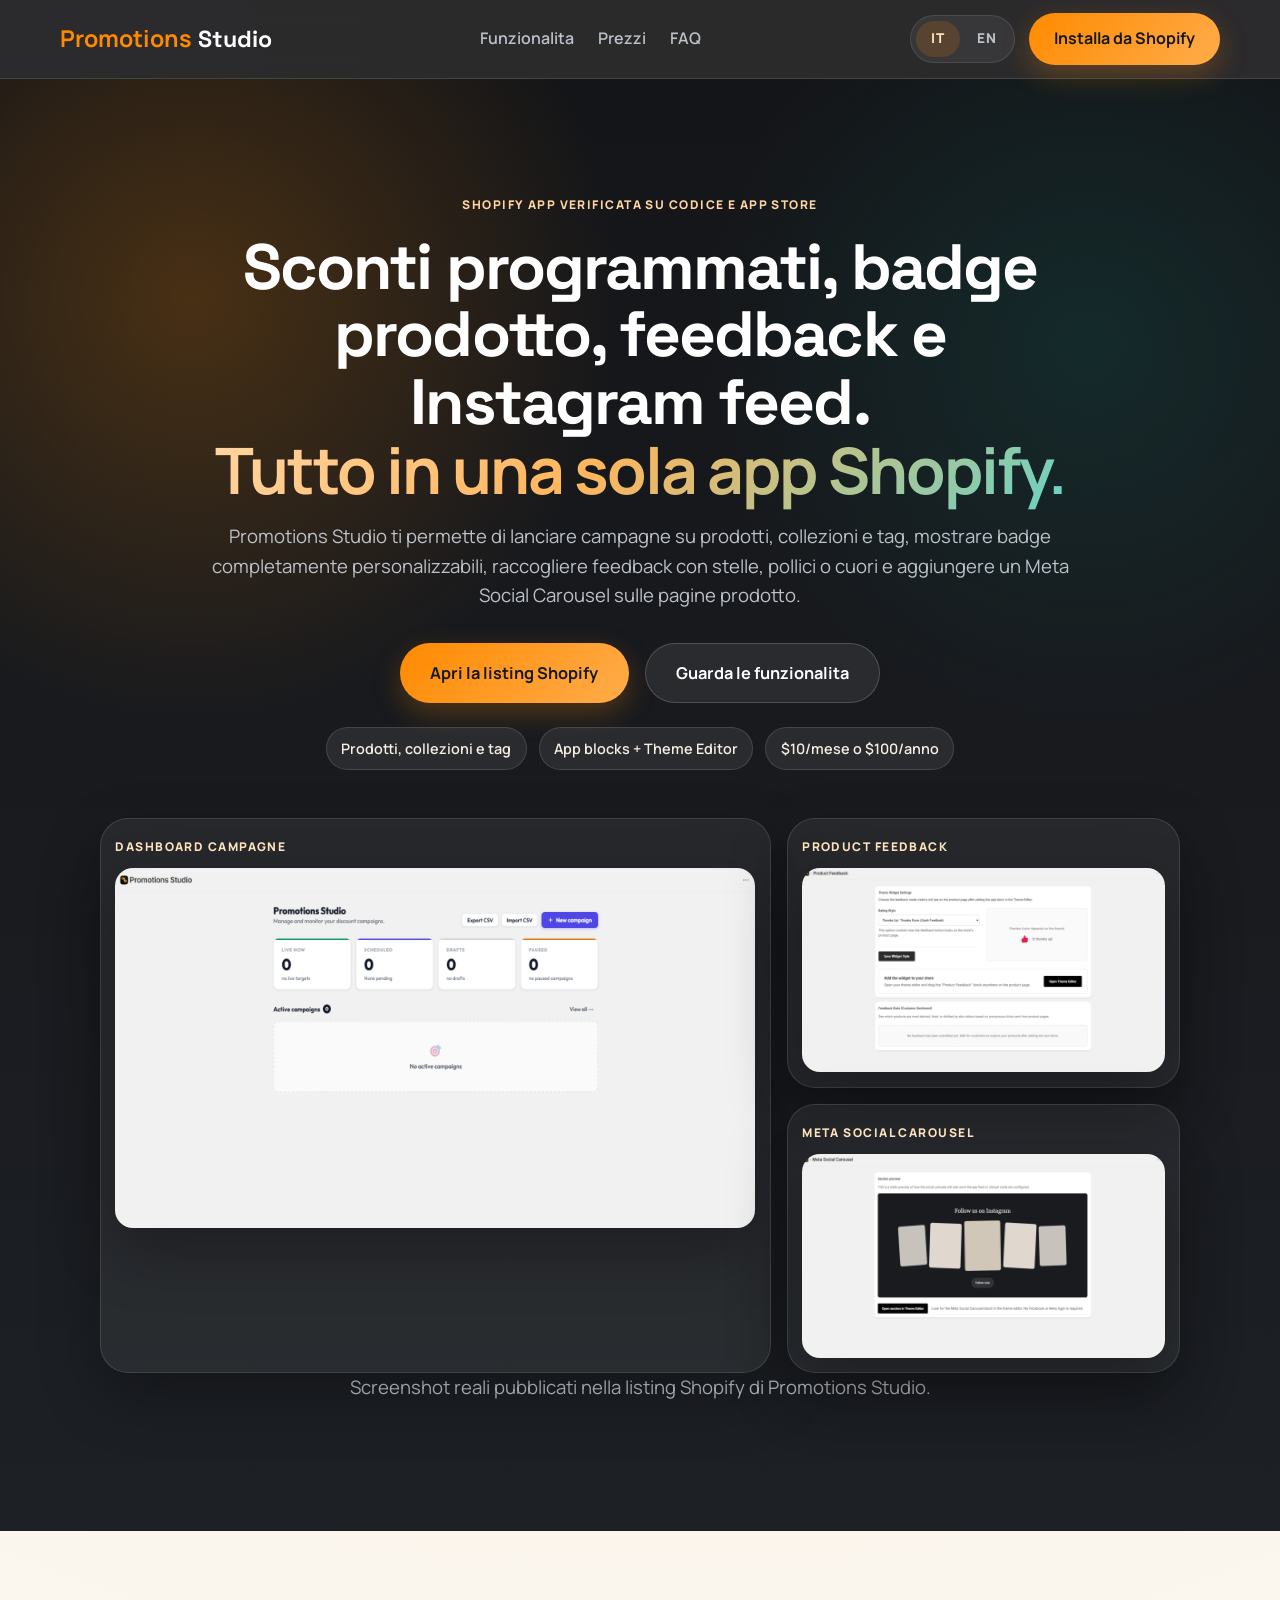
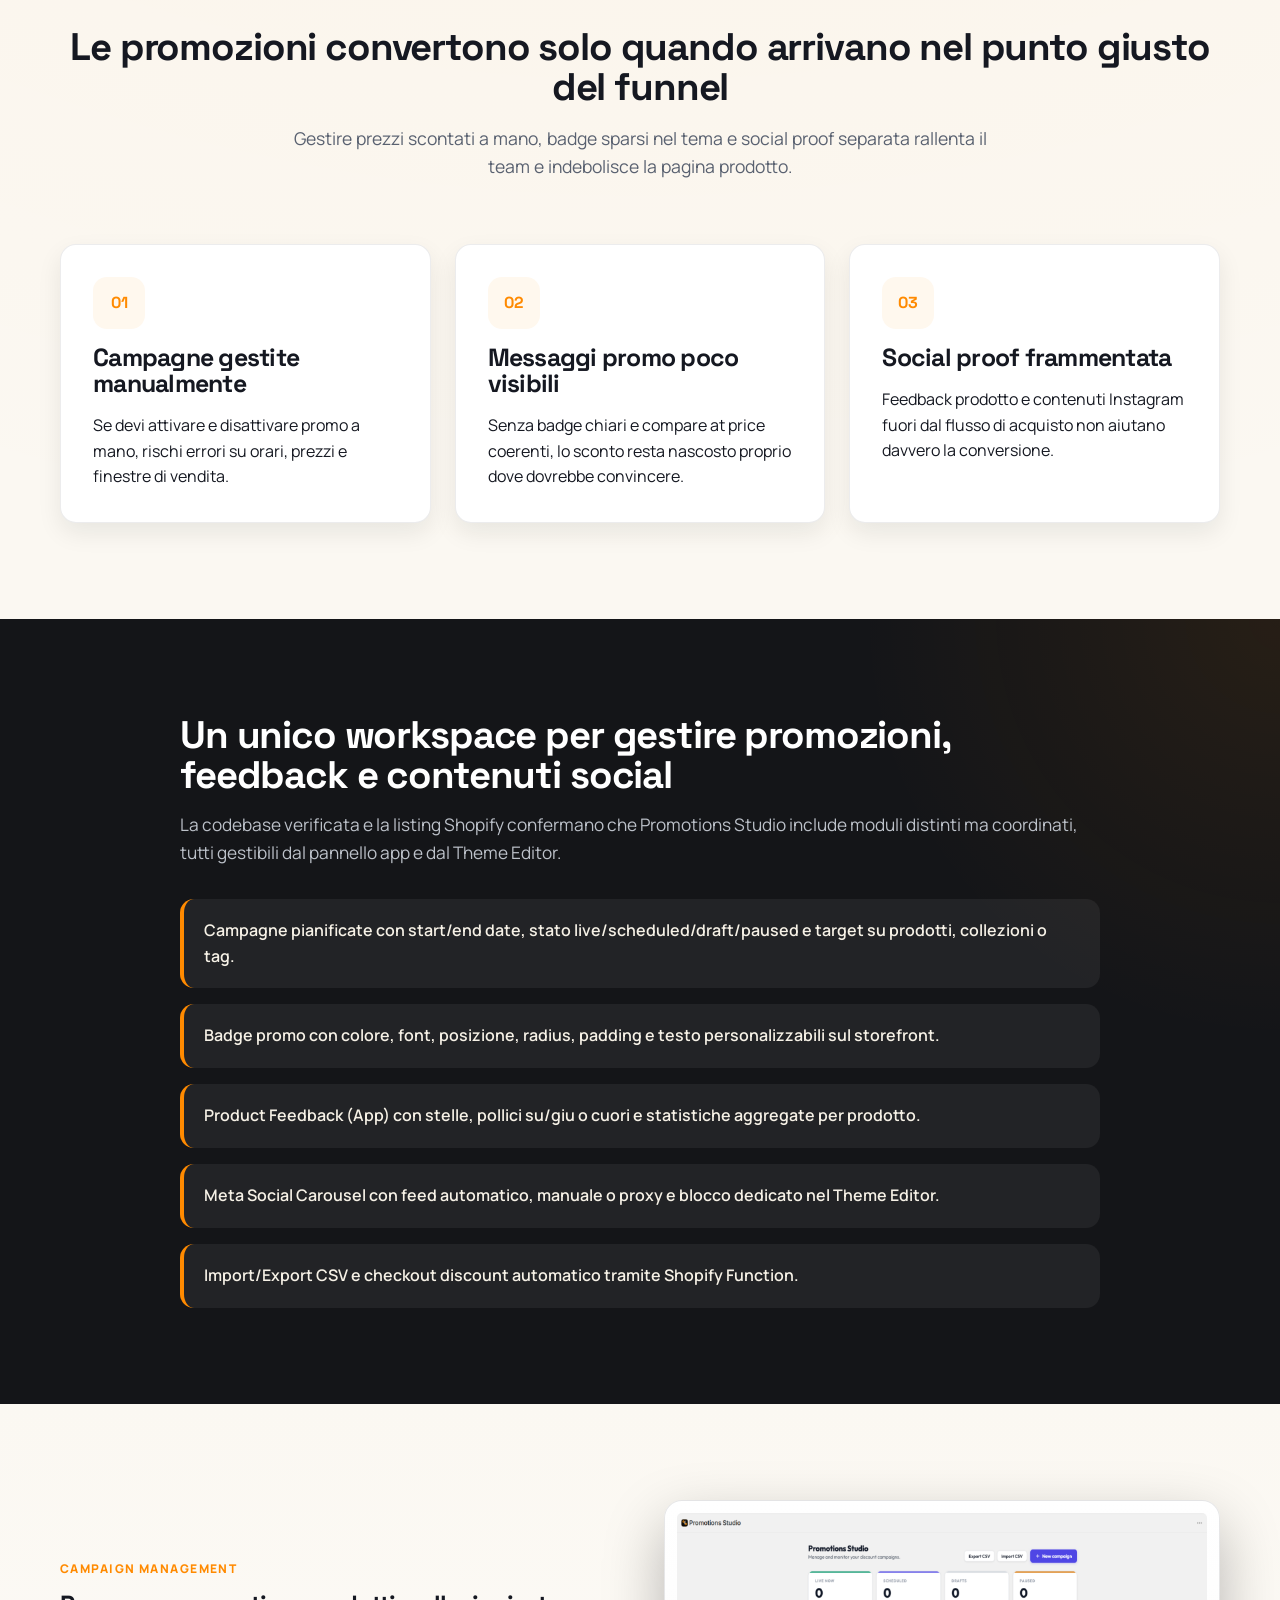
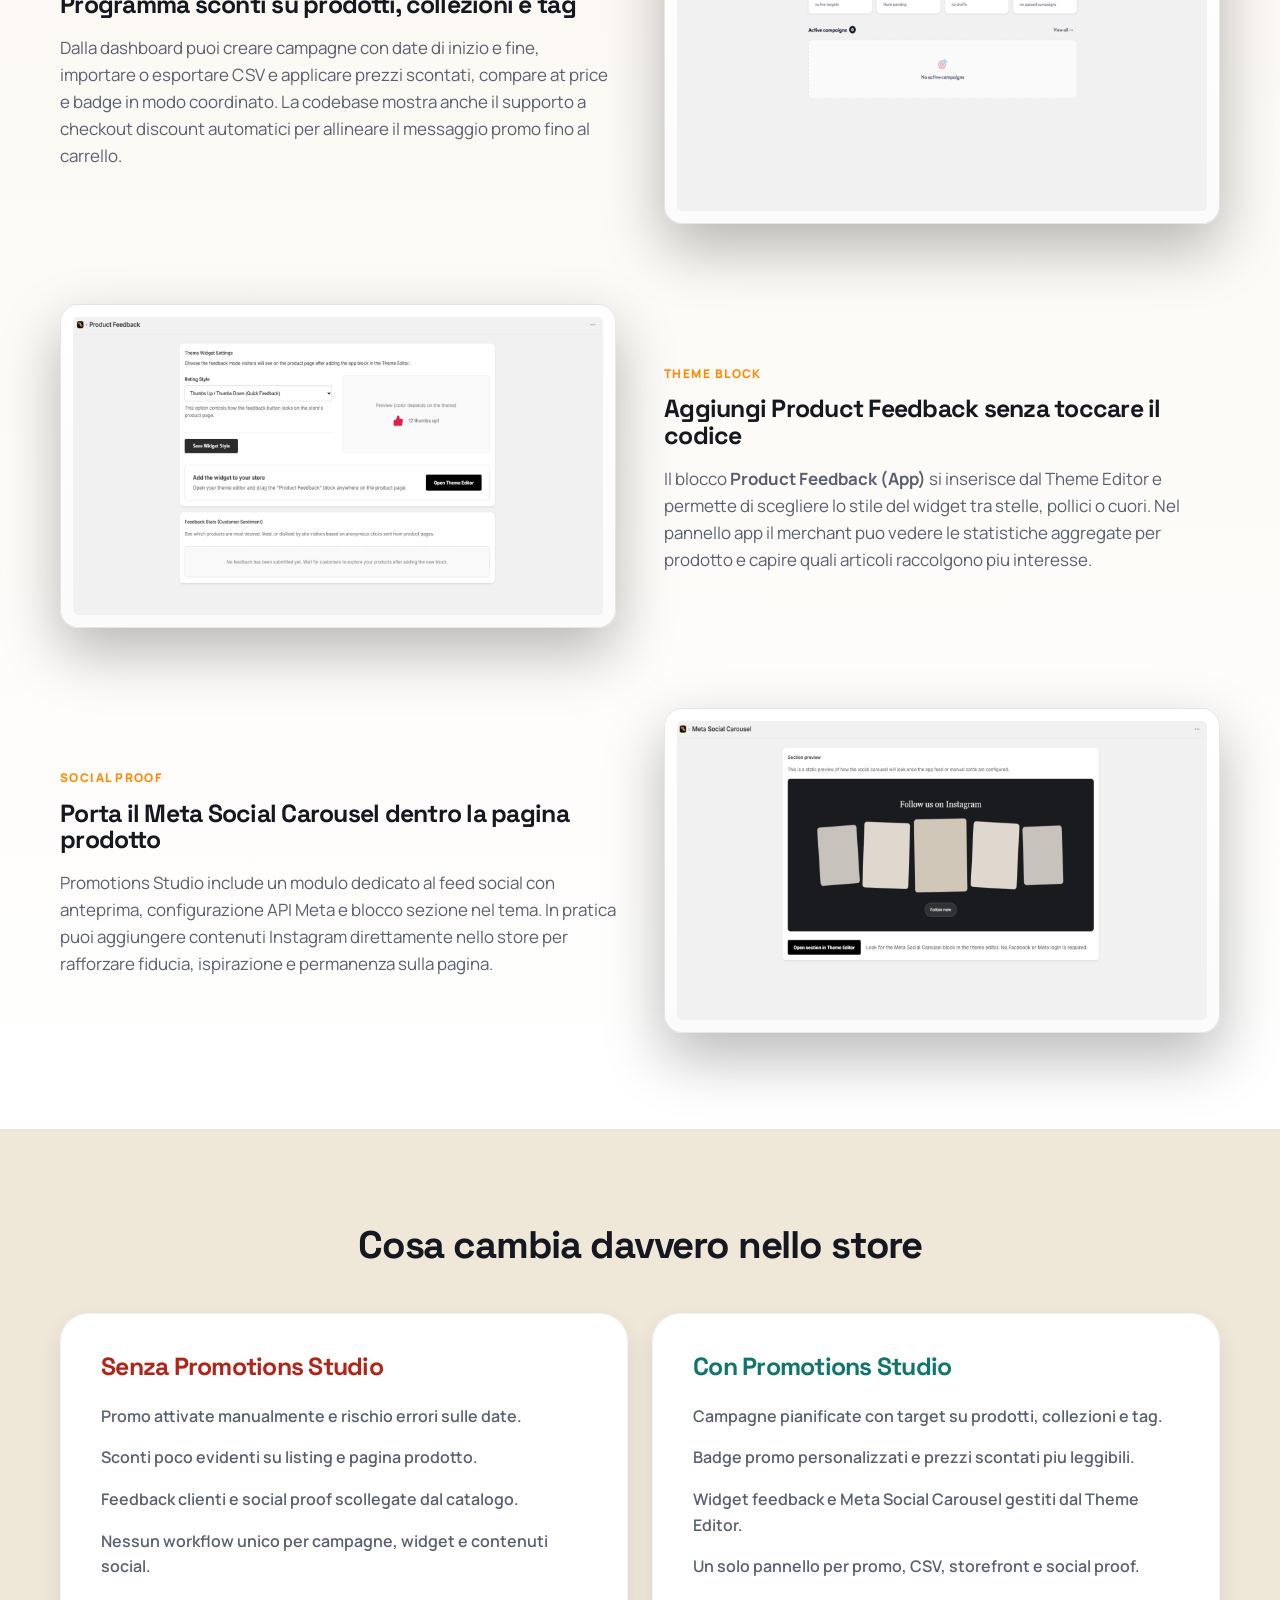
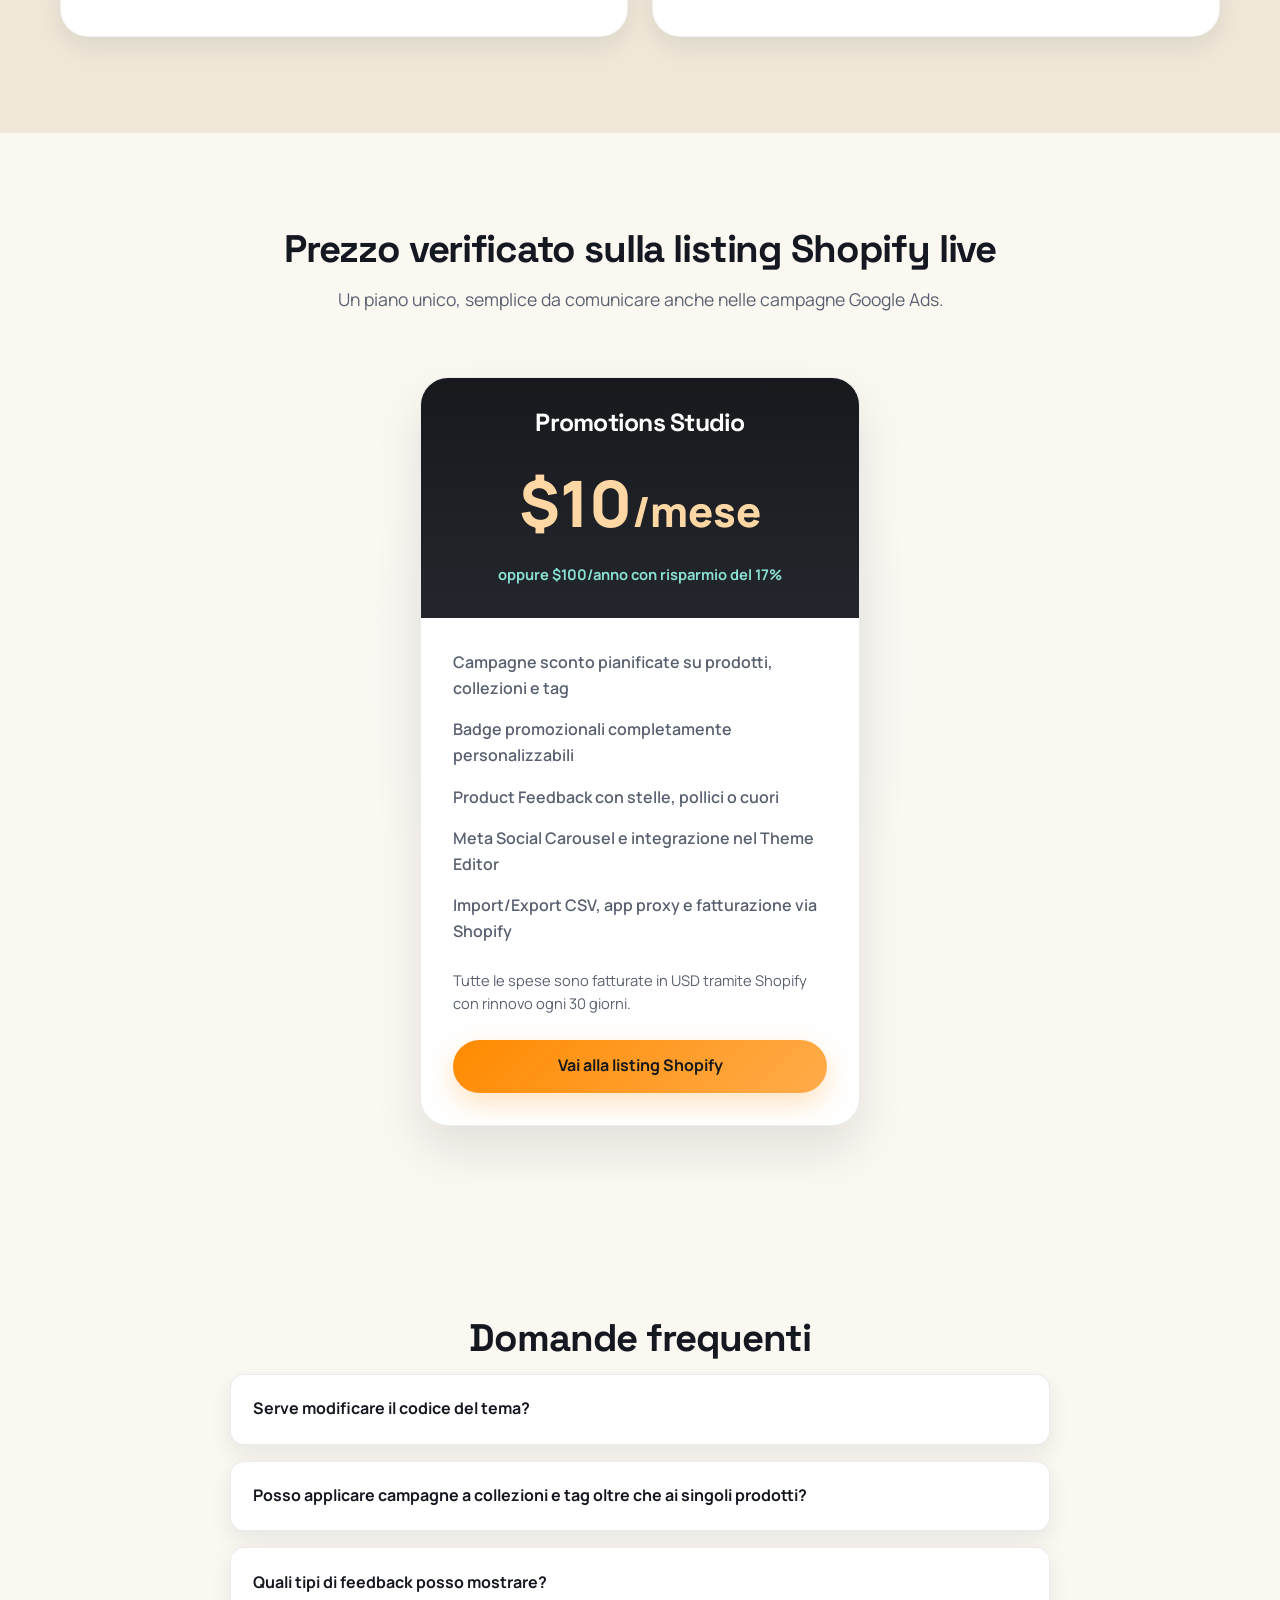
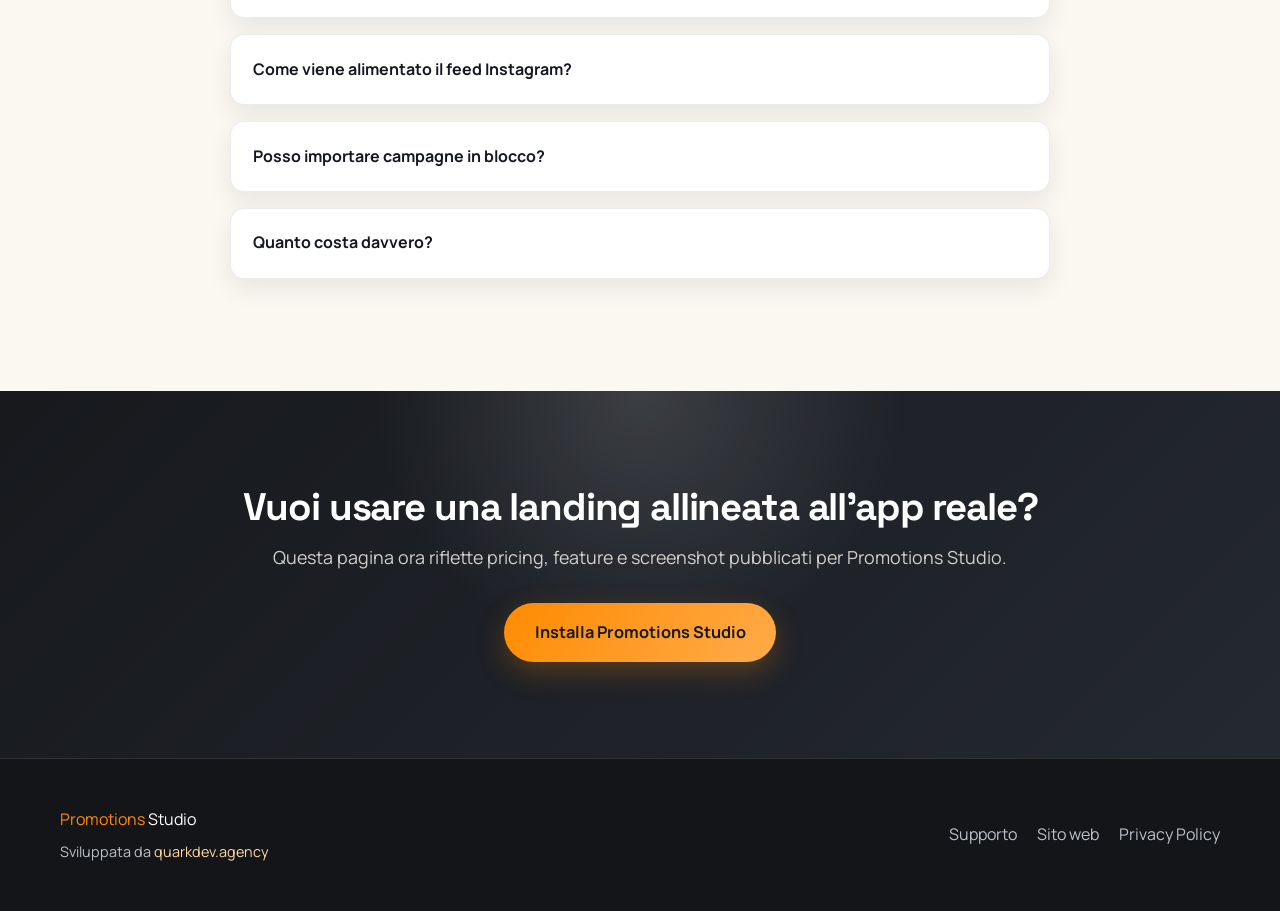
==== index.html @ 80489b56 "Publish Promotions Studio landing" ====
<!DOCTYPE html>
<html lang="it">
<head>
    <meta charset="UTF-8">
    <meta name="viewport" content="width=device-width, initial-scale=1.0">
    <title>Promotions Studio | Sconti programmati, badge, feedback e Instagram feed per Shopify</title>
    <meta name="description" content="Promotions Studio aiuta i merchant Shopify a programmare sconti, personalizzare badge prodotto, raccogliere feedback e mostrare un Meta Social Carousel in un'unica app.">
    <link rel="preconnect" href="https://fonts.googleapis.com">
    <link rel="preconnect" href="https://fonts.gstatic.com" crossorigin>
    <link href="https://fonts.googleapis.com/css2?family=Manrope:wght@400;500;600;700;800&family=Space+Grotesk:wght@500;700&display=swap" rel="stylesheet">
    <link rel="stylesheet" href="style.css">
</head>
<body>
    <nav class="navbar">
        <div class="container nav-container">
            <div class="logo">
                <span class="logo-accent">Promotions</span> Studio
            </div>
            <div class="nav-links">
                <a href="#features">Funzionalita</a>
                <a href="#pricing">Prezzi</a>
                <a href="#faq">FAQ</a>
            </div>
            <div class="nav-actions">
                <div class="language-switch" aria-label="Seleziona lingua">
                    <a href="index.html" class="lang-link is-active" lang="it">IT</a>
                    <a href="index-en.html" class="lang-link" lang="en">EN</a>
                </div>
                <a href="https://apps.shopify.com/promotions-studio?locale=it&utm_source=quarkdev.agency&utm_medium=homepage&utm_campaign=promotions_studio" class="btn btn-primary nav-btn" target="_blank" rel="noopener">Installa da Shopify</a>
            </div>
        </div>
    </nav>

    <header class="hero">
        <div class="container hero-container">
            <div class="hero-content">
                <span class="eyebrow">Shopify app verificata su codice e App Store</span>
                <h1>Sconti programmati, badge prodotto, feedback e Instagram feed. <br><span class="text-gradient">Tutto in una sola app Shopify.</span></h1>
                <p>Promotions Studio ti permette di lanciare campagne su prodotti, collezioni e tag, mostrare badge completamente personalizzabili, raccogliere feedback con stelle, pollici o cuori e aggiungere un Meta Social Carousel sulle pagine prodotto.</p>
                <div class="hero-actions">
                    <a href="https://apps.shopify.com/promotions-studio?locale=it&utm_source=quarkdev.agency&utm_medium=homepage&utm_campaign=promotions_studio" class="btn btn-primary btn-large" target="_blank" rel="noopener">Apri la listing Shopify</a>
                    <a href="#features" class="btn btn-secondary btn-large">Guarda le funzionalita</a>
                </div>
                <div class="trust-microcopy">
                    <span>Prodotti, collezioni e tag</span>
                    <span>App blocks + Theme Editor</span>
                    <span>$10/mese o $100/anno</span>
                </div>
            </div>
            <div class="hero-visual">
                <div class="hero-shot-grid">
                    <figure class="shot-card shot-main reveal">
                        <figcaption class="shot-label">Dashboard campagne</figcaption>
                        <img src="assets/real/campaign-dashboard.png" alt="Promotions Studio dashboard campagne" class="mockup-img" loading="lazy">
                    </figure>
                    <figure class="shot-card reveal">
                        <figcaption class="shot-label">Product Feedback</figcaption>
                        <img src="assets/real/feedback-widget.png" alt="Product Feedback widget in Promotions Studio" class="mockup-img" loading="lazy">
                    </figure>
                    <figure class="shot-card reveal">
                        <figcaption class="shot-label">Meta Social Carousel</figcaption>
                        <img src="assets/real/instagram-carousel.png" alt="Meta Social Carousel in Promotions Studio" class="mockup-img" loading="lazy">
                    </figure>
                </div>
                <p class="screenshot-note">Screenshot reali pubblicati nella listing Shopify di Promotions Studio.</p>
            </div>
        </div>
    </header>

    <section class="problem-section" id="problema">
        <div class="container">
            <div class="section-header text-center">
                <h2>Le promozioni convertono solo quando arrivano nel punto giusto del funnel</h2>
                <p>Gestire prezzi scontati a mano, badge sparsi nel tema e social proof separata rallenta il team e indebolisce la pagina prodotto.</p>
            </div>
            <div class="problem-grid">
                <div class="problem-card">
                    <div class="icon">01</div>
                    <h3>Campagne gestite manualmente</h3>
                    <p>Se devi attivare e disattivare promo a mano, rischi errori su orari, prezzi e finestre di vendita.</p>
                </div>
                <div class="problem-card">
                    <div class="icon">02</div>
                    <h3>Messaggi promo poco visibili</h3>
                    <p>Senza badge chiari e compare at price coerenti, lo sconto resta nascosto proprio dove dovrebbe convincere.</p>
                </div>
                <div class="problem-card">
                    <div class="icon">03</div>
                    <h3>Social proof frammentata</h3>
                    <p>Feedback prodotto e contenuti Instagram fuori dal flusso di acquisto non aiutano davvero la conversione.</p>
                </div>
            </div>
        </div>
    </section>

    <section class="solution-section">
        <div class="container solution-container">
            <div class="solution-content">
                <h2>Un unico workspace per gestire promozioni, feedback e contenuti social</h2>
                <p>La codebase verificata e la listing Shopify confermano che Promotions Studio include moduli distinti ma coordinati, tutti gestibili dal pannello app e dal Theme Editor.</p>
                <ul class="target-list">
                    <li>Campagne pianificate con start/end date, stato live/scheduled/draft/paused e target su prodotti, collezioni o tag.</li>
                    <li>Badge promo con colore, font, posizione, radius, padding e testo personalizzabili sul storefront.</li>
                    <li>Product Feedback (App) con stelle, pollici su/giu o cuori e statistiche aggregate per prodotto.</li>
                    <li>Meta Social Carousel con feed automatico, manuale o proxy e blocco dedicato nel Theme Editor.</li>
                    <li>Import/Export CSV e checkout discount automatico tramite Shopify Function.</li>
                </ul>
            </div>
        </div>
    </section>

    <section class="features-section" id="features">
        <div class="container">
            <div class="feature-row">
                <div class="feature-text">
                    <span class="feature-kicker">Campaign management</span>
                    <h3>Programma sconti su prodotti, collezioni e tag</h3>
                    <p>Dalla dashboard puoi creare campagne con date di inizio e fine, importare o esportare CSV e applicare prezzi scontati, compare at price e badge in modo coordinato. La codebase mostra anche il supporto a checkout discount automatici per allineare il messaggio promo fino al carrello.</p>
                </div>
                <div class="feature-visual">
                    <img src="assets/real/campaign-dashboard.png" alt="Dashboard campagne di Promotions Studio" class="mockup-img glass-effect" loading="lazy">
                </div>
            </div>

            <div class="feature-row reverse">
                <div class="feature-text">
                    <span class="feature-kicker">Theme block</span>
                    <h3>Aggiungi Product Feedback senza toccare il codice</h3>
                    <p>Il blocco <strong>Product Feedback (App)</strong> si inserisce dal Theme Editor e permette di scegliere lo stile del widget tra stelle, pollici o cuori. Nel pannello app il merchant puo vedere le statistiche aggregate per prodotto e capire quali articoli raccolgono piu interesse.</p>
                </div>
                <div class="feature-visual">
                    <img src="assets/real/feedback-widget.png" alt="Schermata Product Feedback di Promotions Studio" class="mockup-img glass-effect" loading="lazy">
                </div>
            </div>

            <div class="feature-row">
                <div class="feature-text">
                    <span class="feature-kicker">Social proof</span>
                    <h3>Porta il Meta Social Carousel dentro la pagina prodotto</h3>
                    <p>Promotions Studio include un modulo dedicato al feed social con anteprima, configurazione API Meta e blocco sezione nel tema. In pratica puoi aggiungere contenuti Instagram direttamente nello store per rafforzare fiducia, ispirazione e permanenza sulla pagina.</p>
                </div>
                <div class="feature-visual">
                    <img src="assets/real/instagram-carousel.png" alt="Anteprima Meta Social Carousel di Promotions Studio" class="mockup-img glass-effect" loading="lazy">
                </div>
            </div>
        </div>
    </section>

    <section class="comparison-section">
        <div class="container">
            <h2 class="text-center">Cosa cambia davvero nello store</h2>
            <div class="comparison-grid">
                <div class="comparison-card before">
                    <h3 class="badge-red">Senza Promotions Studio</h3>
                    <ul>
                        <li>Promo attivate manualmente e rischio errori sulle date.</li>
                        <li>Sconti poco evidenti su listing e pagina prodotto.</li>
                        <li>Feedback clienti e social proof scollegate dal catalogo.</li>
                        <li>Nessun workflow unico per campagne, widget e contenuti social.</li>
                    </ul>
                </div>
                <div class="comparison-card after">
                    <h3 class="badge-green">Con Promotions Studio</h3>
                    <ul>
                        <li>Campagne pianificate con target su prodotti, collezioni e tag.</li>
                        <li>Badge promo personalizzati e prezzi scontati piu leggibili.</li>
                        <li>Widget feedback e Meta Social Carousel gestiti dal Theme Editor.</li>
                        <li>Un solo pannello per promo, CSV, storefront e social proof.</li>
                    </ul>
                </div>
            </div>
        </div>
    </section>

    <section class="pricing-section" id="pricing">
        <div class="container">
            <div class="section-header text-center">
                <h2>Prezzo verificato sulla listing Shopify live</h2>
                <p>Un piano unico, semplice da comunicare anche nelle campagne Google Ads.</p>
            </div>
            <div class="pricing-card">
                <div class="pricing-header">
                    <h3>Promotions Studio</h3>
                    <div class="price"><span>$10</span>/mese</div>
                    <div class="price-yearly">oppure $100/anno con risparmio del 17%</div>
                </div>
                <div class="pricing-body">
                    <ul>
                        <li>Campagne sconto pianificate su prodotti, collezioni e tag</li>
                        <li>Badge promozionali completamente personalizzabili</li>
                        <li>Product Feedback con stelle, pollici o cuori</li>
                        <li>Meta Social Carousel e integrazione nel Theme Editor</li>
                        <li>Import/Export CSV, app proxy e fatturazione via Shopify</li>
                    </ul>
                    <p class="pricing-note">Tutte le spese sono fatturate in USD tramite Shopify con rinnovo ogni 30 giorni.</p>
                    <a href="https://apps.shopify.com/promotions-studio?locale=it&utm_source=quarkdev.agency&utm_medium=homepage&utm_campaign=promotions_studio" class="btn btn-primary btn-full" target="_blank" rel="noopener">Vai alla listing Shopify</a>
                </div>
            </div>
        </div>
    </section>

    <section class="faq-section" id="faq">
        <div class="container faq-container">
            <h2 class="text-center">Domande frequenti</h2>
            <div class="faq-list">
                <details class="faq-item">
                    <summary>Serve modificare il codice del tema?</summary>
                    <p>No. L'app usa blocchi e sezioni da Theme Editor, compreso il blocco Product Feedback e la sezione Meta Social Carousel, oltre a un embed storefront per mostrare badge e prezzi promo.</p>
                </details>
                <details class="faq-item">
                    <summary>Posso applicare campagne a collezioni e tag oltre che ai singoli prodotti?</summary>
                    <p>Si. La logica dell'app supporta target su prodotti, collezioni e tag, con date di inizio/fine e gestione centralizzata delle campagne.</p>
                </details>
                <details class="faq-item">
                    <summary>Quali tipi di feedback posso mostrare?</summary>
                    <p>Tre modalita: stelle, pollici su/giu e cuori. Nel pannello puoi anche vedere le statistiche aggregate per prodotto.</p>
                </details>
                <details class="faq-item">
                    <summary>Come viene alimentato il feed Instagram?</summary>
                    <p>Il modulo supporta configurazione Meta/Instagram via API, modalita manuale e anche feed proxy/JSON esterno, in base al setup del merchant.</p>
                </details>
                <details class="faq-item">
                    <summary>Posso importare campagne in blocco?</summary>
                    <p>Si. Nel modulo Promotions sono presenti azioni di import/export CSV per lavorare piu velocemente su cataloghi o promo stagionali.</p>
                </details>
                <details class="faq-item">
                    <summary>Quanto costa davvero?</summary>
                    <p>La listing Shopify live mostra un piano da $10/mese oppure $100/anno, con fatturazione in USD gestita tramite Shopify.</p>
                </details>
            </div>
        </div>
    </section>

    <section class="final-cta text-center">
        <div class="container">
            <h2>Vuoi usare una landing allineata all'app reale?</h2>
            <p>Questa pagina ora riflette pricing, feature e screenshot pubblicati per Promotions Studio.</p>
            <a href="https://apps.shopify.com/promotions-studio?locale=it&utm_source=quarkdev.agency&utm_medium=homepage&utm_campaign=promotions_studio" class="btn btn-primary btn-large" target="_blank" rel="noopener">Installa Promotions Studio</a>
        </div>
    </section>

    <footer>
        <div class="container footer-container">
            <div class="footer-brand">
                <span class="logo-accent">Promotions</span> Studio
                <p>Sviluppata da <a href="https://quarkdev.agency" target="_blank" rel="noopener">quarkdev.agency</a></p>
            </div>
            <div class="footer-links">
                <a href="mailto:quarkteam00@gmail.com">Supporto</a>
                <a href="https://quarkdev.agency" target="_blank" rel="noopener">Sito web</a>
                <a href="https://promostudio.quarkdev.agency/privacy-policy" target="_blank" rel="noopener">Privacy Policy</a>
            </div>
        </div>
    </footer>

    <script src="script.js"></script>
</body>
</html>
---- style.css ----
:root {
    --bg-dark: #141518;
    --bg-card: #1d1f23;
    --bg-light: #fbf8f2;
    --bg-section: #efe7d8;
    --bg-soft: #fff8ee;
    --primary: #ff8a00;
    --primary-hover: #e06f00;
    --secondary: #0f766e;
    --secondary-soft: #d7f3ec;
    --text-light: #fffaf3;
    --text-muted: #bcc1c9;
    --text-dark: #151821;
    --text-dark-muted: #596170;
    --border-color: rgba(255, 255, 255, 0.12);
    --border-soft: rgba(21, 24, 33, 0.08);
    --shadow-sm: 0 10px 24px rgba(18, 22, 31, 0.08);
    --shadow-lg: 0 24px 60px rgba(0, 0, 0, 0.28);
    --radius-md: 16px;
    --radius-lg: 28px;
    --transition: all 0.28s cubic-bezier(0.2, 0.8, 0.2, 1);
    --font-sans: "Manrope", system-ui, -apple-system, BlinkMacSystemFont, sans-serif;
    --font-display: "Space Grotesk", var(--font-sans);
}

@media (prefers-reduced-motion: reduce) {
    * {
        animation-duration: 0.01ms !important;
        animation-iteration-count: 1 !important;
        transition-duration: 0.01ms !important;
        scroll-behavior: auto !important;
    }
}

* {
    margin: 0;
    padding: 0;
    box-sizing: border-box;
}

html {
    scroll-behavior: smooth;
    font-family: var(--font-sans);
}

body {
    background:
        radial-gradient(circle at top, rgba(255, 138, 0, 0.08), transparent 30%),
        var(--bg-light);
    color: var(--text-dark);
    line-height: 1.6;
}

img {
    display: block;
}

.text-center {
    text-align: center;
}

.container {
    width: 100%;
    max-width: 1200px;
    margin: 0 auto;
    padding: 0 20px;
}

h1,
h2,
h3 {
    font-family: var(--font-display);
    line-height: 1.05;
    margin-bottom: 1rem;
    font-weight: 700;
    letter-spacing: -0.03em;
}

h1 {
    font-size: clamp(3rem, 5vw, 4.8rem);
}

h2 {
    font-size: clamp(2.2rem, 3vw, 3.3rem);
}

h3 {
    font-size: 1.55rem;
}

p,
li,
summary,
a,
button,
span {
    font-family: var(--font-sans);
}

.text-gradient {
    background: linear-gradient(135deg, #ffd6a3, #ffb55c 45%, #68d2c4);
    -webkit-background-clip: text;
    -webkit-text-fill-color: transparent;
}

.eyebrow,
.feature-kicker,
.shot-label {
    display: inline-flex;
    align-items: center;
    gap: 0.5rem;
    text-transform: uppercase;
    letter-spacing: 0.12em;
    font-size: 0.75rem;
    font-weight: 800;
}

.eyebrow {
    margin-bottom: 1.25rem;
    color: #ffd6a3;
}

.feature-kicker {
    margin-bottom: 0.85rem;
    color: var(--primary);
}

.btn {
    display: inline-flex;
    align-items: center;
    justify-content: center;
    padding: 0.85rem 1.55rem;
    border-radius: 999px;
    font-weight: 700;
    text-decoration: none;
    transition: var(--transition);
    cursor: pointer;
    border: none;
}

.btn-primary {
    background: linear-gradient(135deg, var(--primary), #ffac4b);
    color: #171819;
    box-shadow: 0 10px 28px rgba(255, 138, 0, 0.25);
}

.btn-primary:hover {
    transform: translateY(-2px);
    box-shadow: 0 14px 34px rgba(255, 138, 0, 0.34);
}

.btn-secondary {
    background: rgba(255, 255, 255, 0.08);
    color: white;
    backdrop-filter: blur(12px);
    border: 1px solid rgba(255, 255, 255, 0.18);
}

.btn-secondary:hover {
    background: rgba(255, 255, 255, 0.15);
    transform: translateY(-2px);
}

.btn-large {
    padding: 1rem 1.9rem;
    font-size: 1.02rem;
}

.btn-full {
    width: 100%;
}

.navbar {
    position: sticky;
    top: 0;
    z-index: 100;
    background: rgba(20, 21, 24, 0.9);
    backdrop-filter: blur(14px);
    border-bottom: 1px solid var(--border-color);
}

.nav-container {
    display: flex;
    justify-content: space-between;
    align-items: center;
    min-height: 78px;
    gap: 1rem;
}

.logo {
    color: white;
    font-family: var(--font-display);
    font-size: 1.45rem;
    font-weight: 700;
}

.logo-accent {
    color: var(--primary);
}

.nav-links {
    display: flex;
    align-items: center;
    gap: 1.5rem;
}

.nav-actions {
    display: flex;
    align-items: center;
    gap: 0.9rem;
}

.language-switch {
    display: inline-flex;
    align-items: center;
    gap: 0.35rem;
    padding: 0.3rem;
    border-radius: 999px;
    background: rgba(255, 255, 255, 0.06);
    border: 1px solid rgba(255, 255, 255, 0.1);
}

.lang-link {
    display: inline-flex;
    align-items: center;
    justify-content: center;
    min-width: 44px;
    min-height: 36px;
    padding: 0.25rem 0.7rem;
    border-radius: 999px;
    color: var(--text-muted);
    text-decoration: none;
    font-size: 0.85rem;
    font-weight: 800;
    letter-spacing: 0.08em;
    transition: var(--transition);
}

.lang-link:hover {
    color: white;
}

.lang-link.is-active {
    background: rgba(255, 138, 0, 0.16);
    color: #ffe1bd;
}

.nav-links a {
    color: var(--text-muted);
    text-decoration: none;
    font-weight: 600;
    transition: color 0.2s ease;
}

.nav-links a:hover {
    color: white;
}

.hero {
    position: relative;
    overflow: hidden;
    padding: 7rem 0 6rem;
    color: white;
    background:
        radial-gradient(circle at 15% 15%, rgba(255, 138, 0, 0.22), transparent 26%),
        radial-gradient(circle at 85% 18%, rgba(15, 118, 110, 0.2), transparent 24%),
        linear-gradient(180deg, #141518 0%, #1d2025 100%);
}

.hero-content {
    text-align: center;
    max-width: 900px;
    margin: 0 auto 3rem;
}

.hero p {
    font-size: 1.16rem;
    color: var(--text-muted);
    max-width: 860px;
    margin: 0 auto 2rem;
}

.hero-actions {
    display: flex;
    gap: 1rem;
    justify-content: center;
    margin-bottom: 1.5rem;
    flex-wrap: wrap;
}

.trust-microcopy {
    display: flex;
    justify-content: center;
    gap: 0.75rem;
    flex-wrap: wrap;
}

.trust-microcopy span {
    padding: 0.55rem 0.9rem;
    border-radius: 999px;
    background: rgba(255, 255, 255, 0.08);
    border: 1px solid rgba(255, 255, 255, 0.12);
    color: #f5eee3;
    font-size: 0.9rem;
    font-weight: 600;
}

.hero-visual {
    max-width: 1080px;
    margin: 0 auto;
}

.hero-shot-grid {
    display: grid;
    grid-template-columns: minmax(0, 1.45fr) minmax(0, 0.85fr);
    gap: 1rem;
    align-items: stretch;
}

.shot-card {
    background: rgba(255, 255, 255, 0.06);
    border: 1px solid rgba(255, 255, 255, 0.12);
    border-radius: var(--radius-lg);
    padding: 0.9rem;
    box-shadow: var(--shadow-lg);
}

.shot-main {
    grid-row: span 2;
}

.shot-label {
    color: #ffe3bc;
    margin-bottom: 0.75rem;
}

.screenshot-note {
    margin-top: 1rem;
    text-align: center;
    color: rgba(255, 250, 243, 0.72);
    font-size: 0.92rem;
}

.mockup-img {
    width: 100%;
    border-radius: calc(var(--radius-lg) - 10px);
    box-shadow: var(--shadow-lg);
}

section {
    padding: 6rem 0;
}

.section-header {
    margin-bottom: 4rem;
}

.section-header p {
    color: var(--text-dark-muted);
    font-size: 1.1rem;
    max-width: 700px;
    margin: 0 auto;
}

.problem-grid {
    display: grid;
    grid-template-columns: repeat(auto-fit, minmax(250px, 1fr));
    gap: 1.5rem;
}

.problem-card {
    background: white;
    padding: 2rem;
    border-radius: var(--radius-md);
    text-align: left;
    border: 1px solid var(--border-soft);
    box-shadow: var(--shadow-sm);
}

.problem-card .icon {
    width: 52px;
    height: 52px;
    display: inline-flex;
    align-items: center;
    justify-content: center;
    margin-bottom: 1rem;
    border-radius: 14px;
    background: var(--bg-soft);
    color: var(--primary);
    font-family: var(--font-display);
    font-weight: 700;
}

.solution-section {
    background:
        radial-gradient(circle at top right, rgba(255, 138, 0, 0.08), transparent 28%),
        var(--bg-dark);
    color: white;
}

.solution-content {
    max-width: 920px;
    margin: 0 auto;
}

.solution-content p {
    color: var(--text-muted);
    font-size: 1.08rem;
    margin-bottom: 2rem;
}

.target-list {
    list-style: none;
    display: grid;
    gap: 1rem;
}

.target-list li {
    padding: 1.2rem 1.25rem;
    background: rgba(255, 255, 255, 0.06);
    border-left: 4px solid var(--primary);
    border-radius: 14px;
    font-weight: 600;
    color: #f6f1e6;
}

.features-section {
    background: linear-gradient(180deg, var(--bg-light) 0%, #fff 100%);
}

.feature-row {
    display: flex;
    align-items: center;
    gap: 3rem;
    margin-bottom: 5rem;
}

.feature-row:last-child {
    margin-bottom: 0;
}

.feature-row.reverse {
    flex-direction: row-reverse;
}

.feature-text,
.feature-visual {
    flex: 1;
}

.feature-text p {
    color: var(--text-dark-muted);
    font-size: 1.06rem;
}

.glass-effect {
    border: 1px solid rgba(21, 24, 33, 0.1);
    background: linear-gradient(180deg, #fff, #fbfbfb);
    padding: 12px;
}

.comparison-section {
    background: var(--bg-section);
}

.comparison-grid {
    display: grid;
    grid-template-columns: 1fr 1fr;
    gap: 1.5rem;
    margin-top: 3rem;
}

.comparison-card {
    background: white;
    padding: 2.5rem;
    border-radius: var(--radius-lg);
    box-shadow: var(--shadow-sm);
    border: 1px solid rgba(21, 24, 33, 0.06);
}

.comparison-card ul {
    list-style: none;
    margin-top: 1.5rem;
}

.comparison-card li {
    margin-bottom: 1rem;
    font-weight: 600;
    color: var(--text-dark-muted);
}

.badge-red {
    color: #b42318;
}

.badge-green {
    color: var(--secondary);
}

.pricing-section {
    background:
        radial-gradient(circle at center, rgba(15, 118, 110, 0.06), transparent 36%),
        var(--bg-light);
}

.pricing-card {
    max-width: 440px;
    margin: 0 auto;
    background: white;
    border-radius: var(--radius-lg);
    box-shadow: 0 24px 48px rgba(18, 22, 31, 0.1);
    overflow: hidden;
    border: 1px solid var(--border-soft);
}

.pricing-header {
    background: linear-gradient(180deg, #17191d 0%, #23262c 100%);
    color: white;
    padding: 2rem;
    text-align: center;
}

.pricing-header .price {
    font-size: 2.6rem;
    font-weight: 800;
    color: #ffd7a4;
    margin: 1rem 0 0.5rem;
}

.pricing-header .price span {
    font-size: 4rem;
}

.pricing-header .price-yearly {
    color: #8ae0d2;
    font-size: 0.92rem;
    font-weight: 700;
}

.pricing-body {
    padding: 2rem;
}

.pricing-body ul {
    list-style: none;
    margin-bottom: 1.5rem;
}

.pricing-body li {
    margin-bottom: 1rem;
    color: var(--text-dark-muted);
    font-weight: 600;
}

.pricing-note {
    font-size: 0.92rem;
    color: var(--text-dark-muted);
    margin-bottom: 1.5rem;
}

.faq-container {
    max-width: 860px;
    margin: 0 auto;
}

.faq-item {
    background: white;
    border: 1px solid rgba(21, 24, 33, 0.08);
    border-radius: 14px;
    margin-bottom: 1rem;
    padding: 1.35rem 1.4rem;
    box-shadow: var(--shadow-sm);
}

.faq-item summary {
    font-weight: 700;
    cursor: pointer;
    list-style: none;
    position: relative;
    padding-right: 2rem;
}

.faq-item summary::-webkit-details-marker {
    display: none;
}

.faq-item p {
    margin-top: 1rem;
    color: var(--text-dark-muted);
}

.final-cta {
    background:
        radial-gradient(circle at top, rgba(255, 255, 255, 0.14), transparent 36%),
        linear-gradient(135deg, #17191d, #242830);
    color: white;
}

.final-cta p {
    margin-bottom: 2rem;
    font-size: 1.12rem;
    color: rgba(255, 250, 243, 0.8);
}

footer {
    background: var(--bg-dark);
    color: white;
    padding: 3rem 0;
    border-top: 1px solid var(--border-color);
}

.footer-container {
    display: flex;
    justify-content: space-between;
    align-items: center;
    gap: 1rem;
}

.footer-brand p {
    color: var(--text-muted);
    font-size: 0.9rem;
    margin-top: 0.5rem;
}

.footer-brand a {
    color: #ffd7a4;
    text-decoration: none;
}

.footer-links {
    display: flex;
    flex-wrap: wrap;
    gap: 1.25rem;
}

.footer-links a {
    color: var(--text-muted);
    text-decoration: none;
}

.footer-links a:hover {
    color: white;
}

@media (max-width: 900px) {
    .hero-shot-grid {
        grid-template-columns: 1fr;
    }

    .shot-main {
        grid-row: auto;
    }
}

@media (max-width: 768px) {
    section {
        padding: 4.5rem 0;
    }

    h1 {
        font-size: 2.6rem;
    }

    h2 {
        font-size: 2rem;
    }

    .hero {
        padding-top: 5.5rem;
    }

    .hero-actions,
    .trust-microcopy {
        flex-direction: column;
        align-items: stretch;
    }

    .feature-row,
    .feature-row.reverse,
    .footer-container,
    .nav-container {
        flex-direction: column;
        text-align: center;
    }

    .nav-actions {
        flex-direction: column;
    }

    .comparison-grid {
        grid-template-columns: 1fr;
    }

    .nav-links {
        display: none;
    }
}

.reveal {
    opacity: 0;
    transform: translateY(30px);
    transition: all 0.6s ease-out;
}

.reveal.active {
    opacity: 1;
    transform: translateY(0);
}
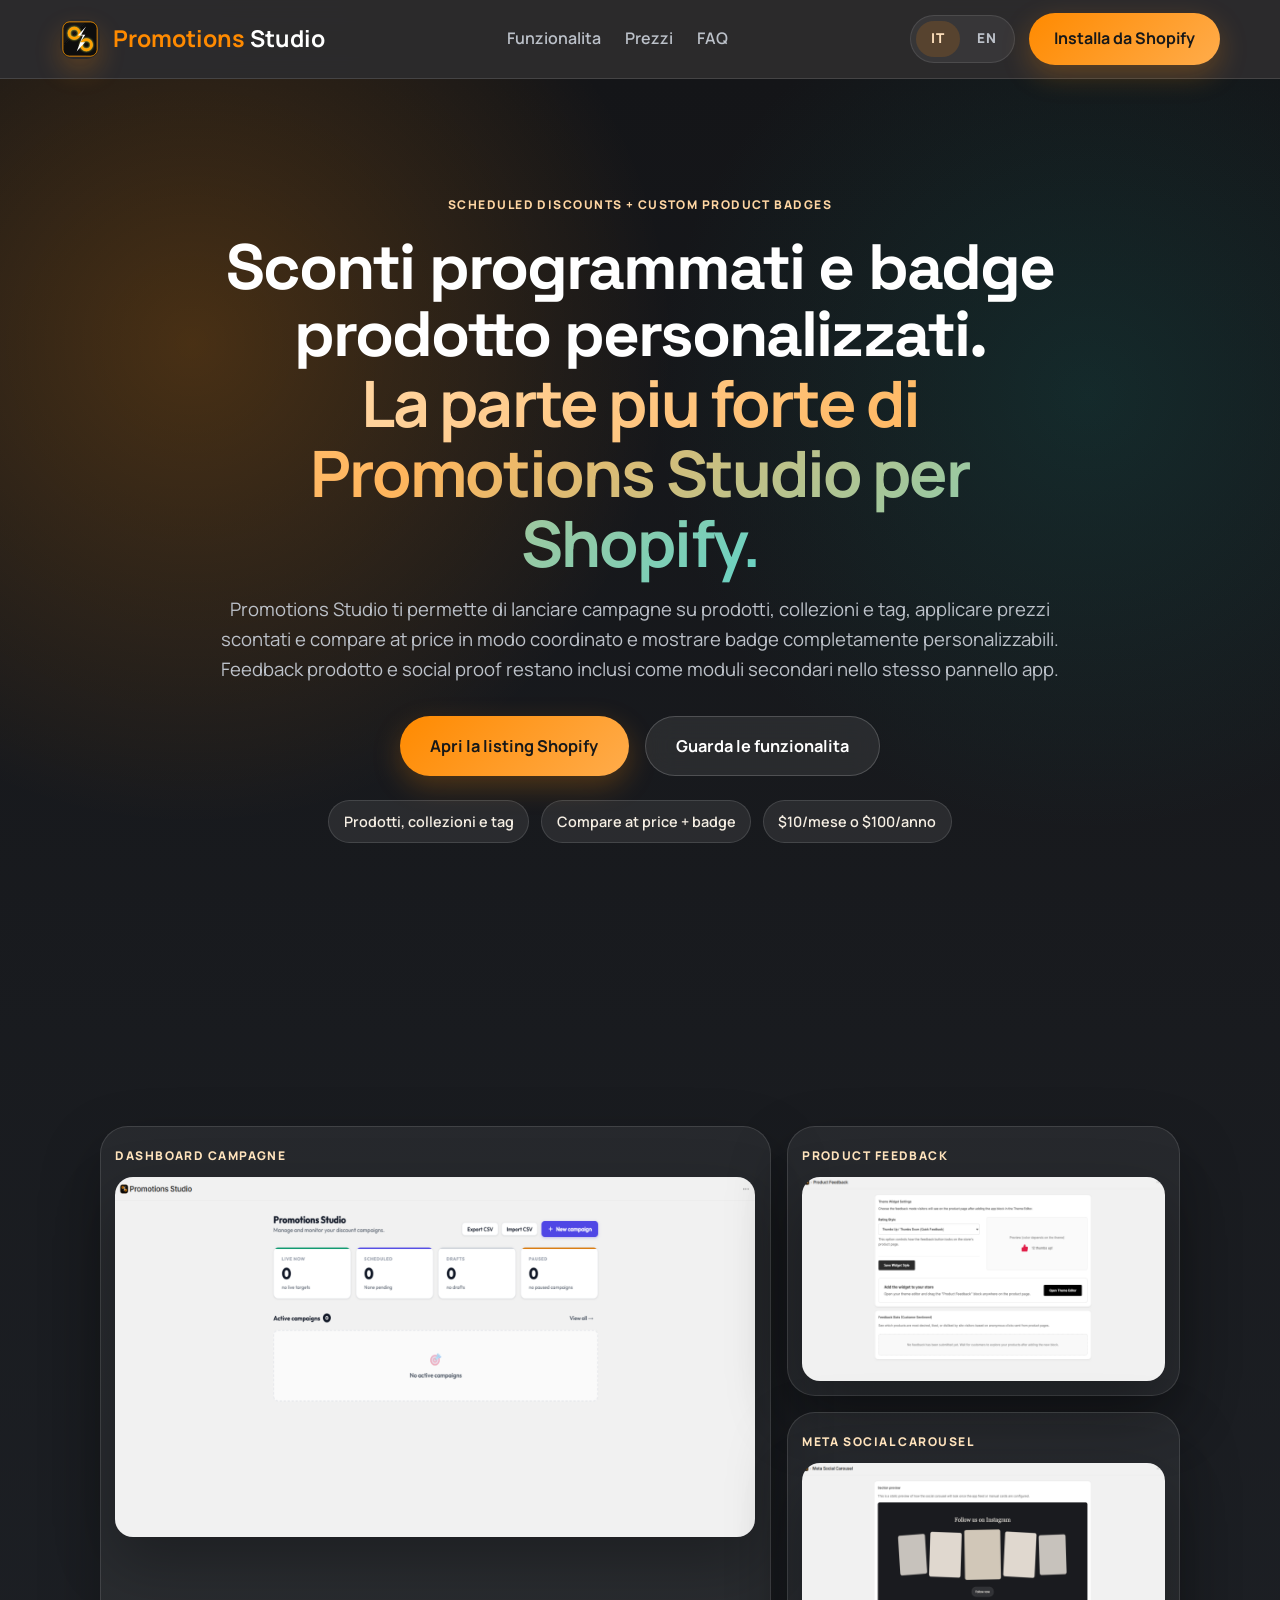
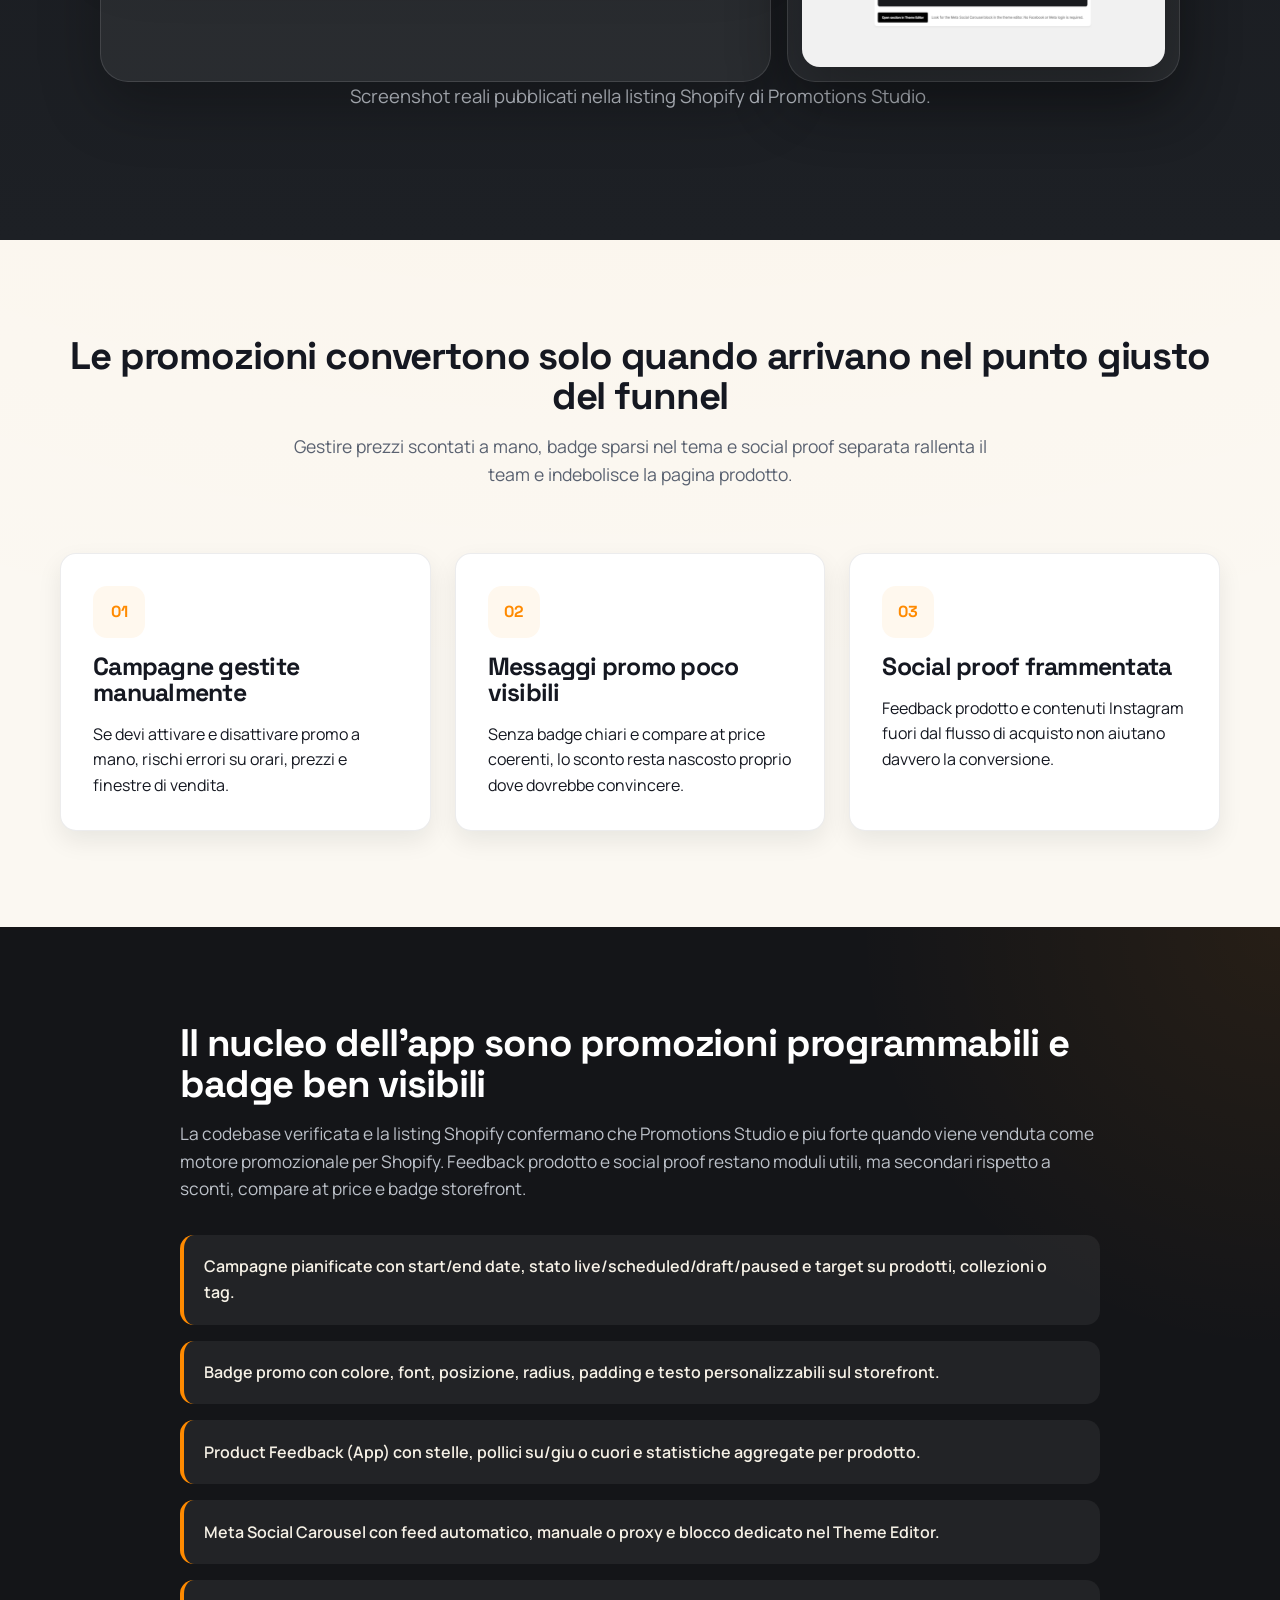
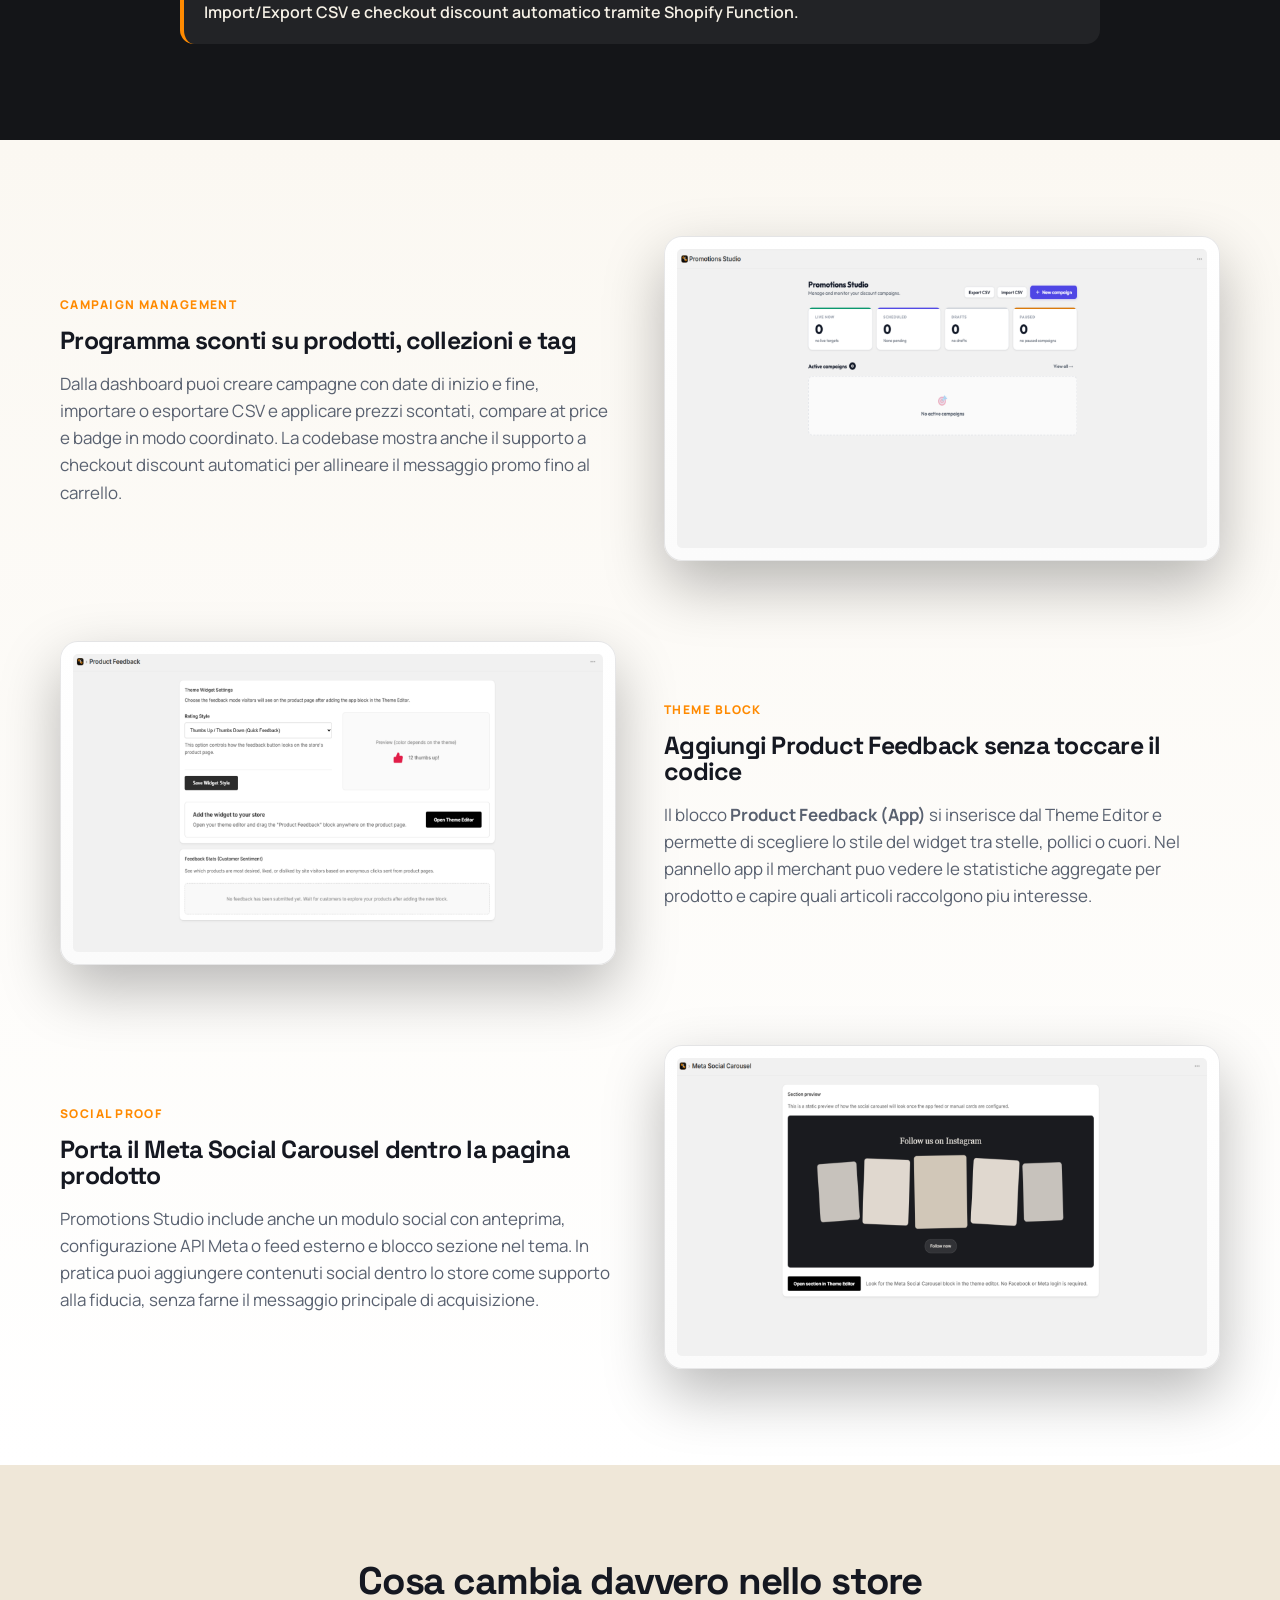
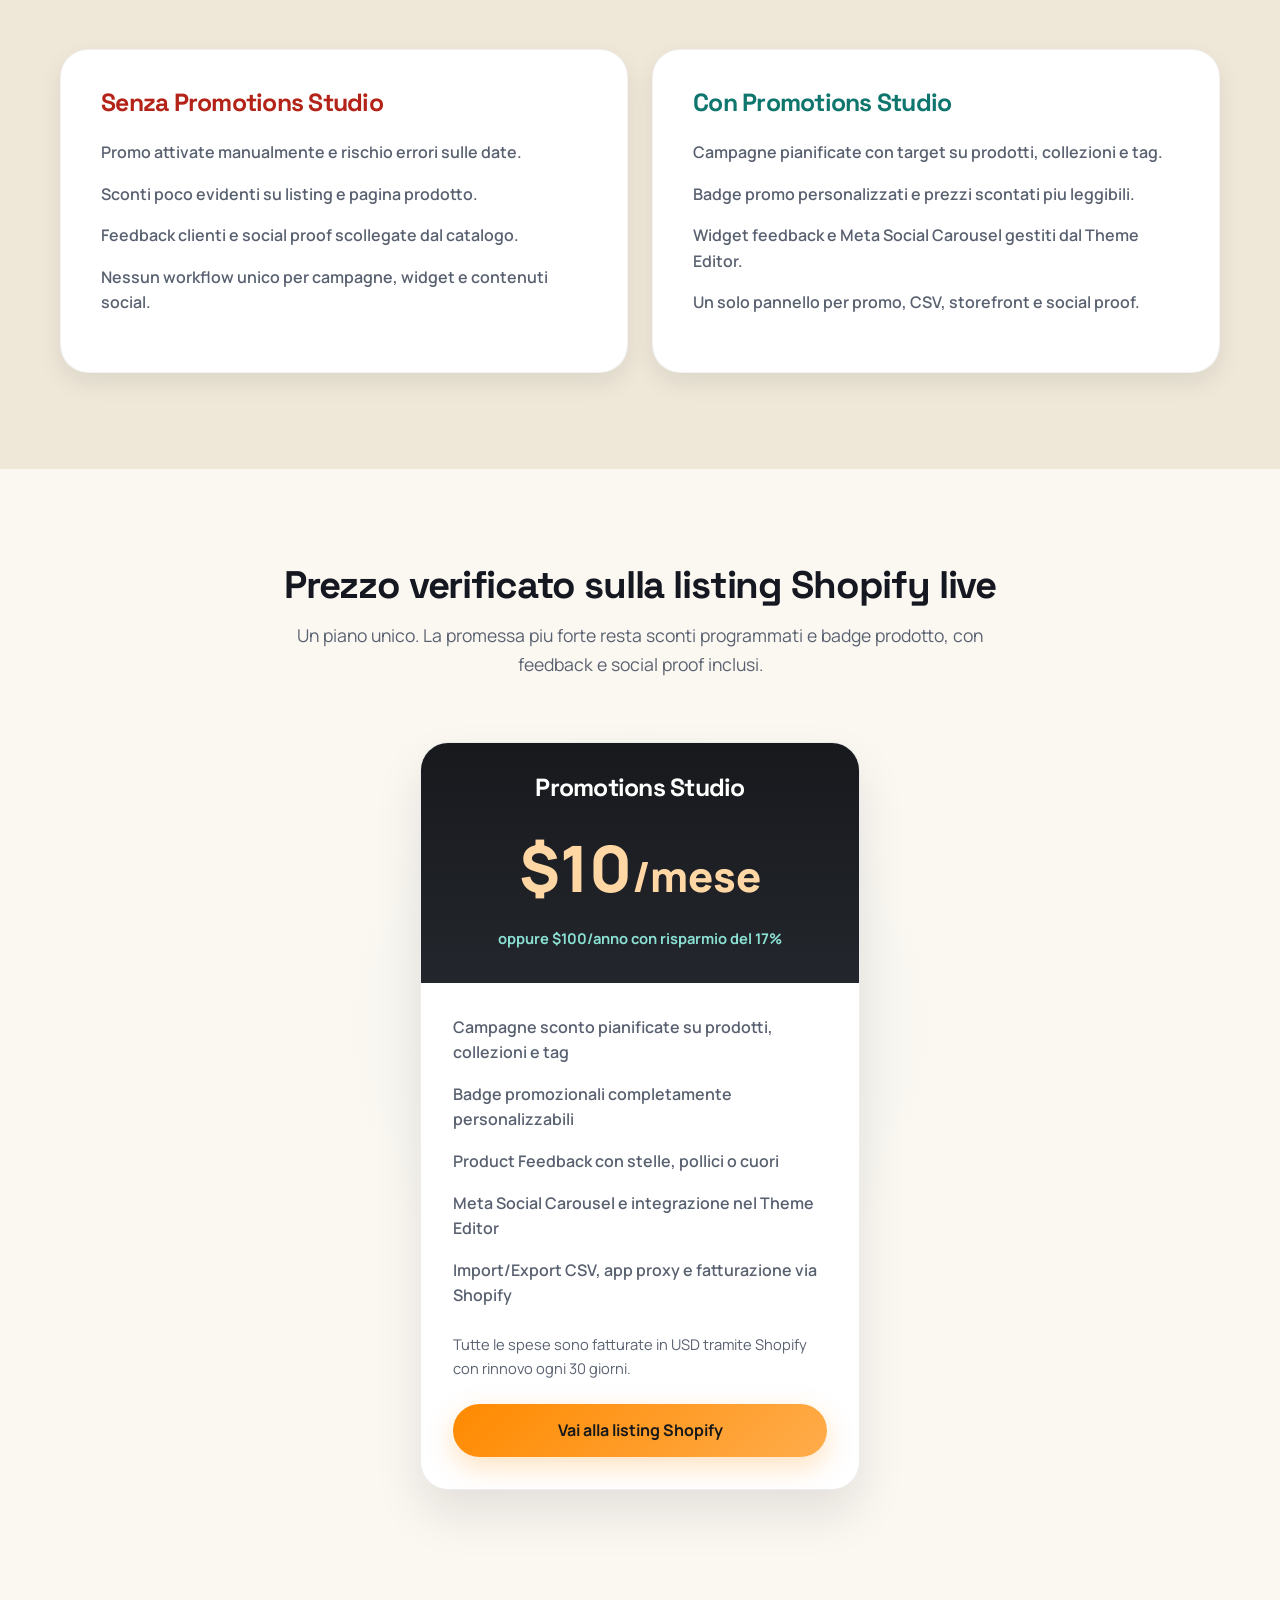
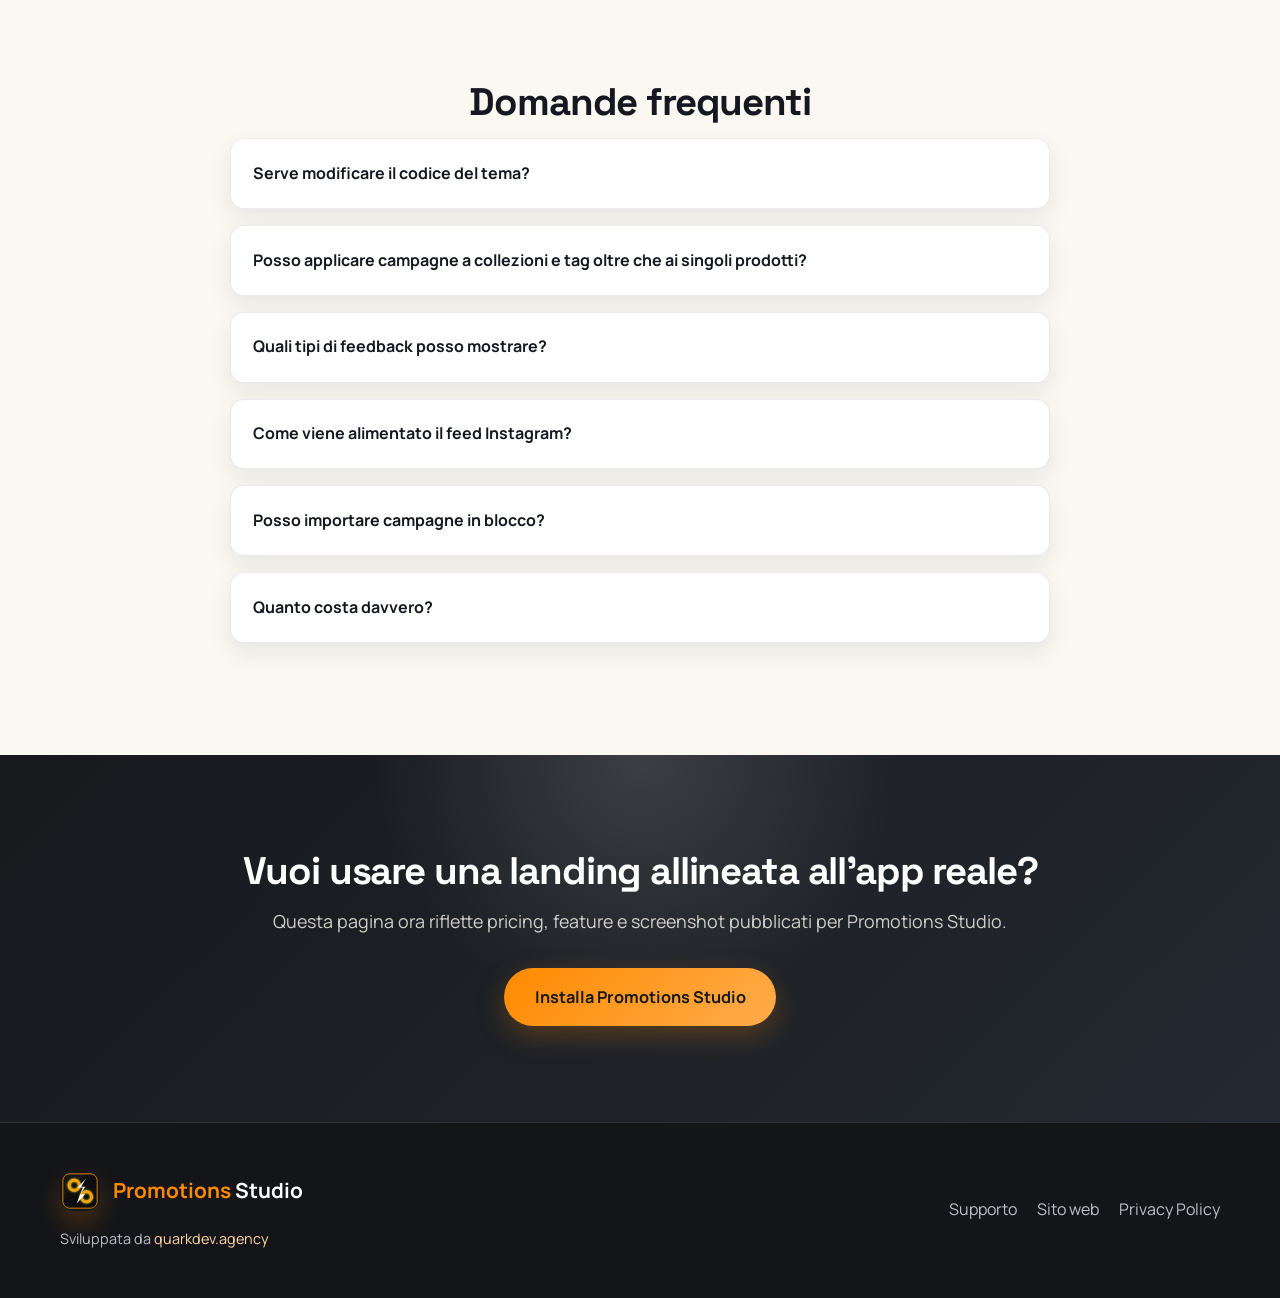
==== commit e6c98a4c: "Align landing, domain, and social assets" ====
--- a/index.html
+++ b/index.html
@@ -3,18 +3,72 @@
 <head>
     <meta charset="UTF-8">
     <meta name="viewport" content="width=device-width, initial-scale=1.0">
-    <title>Promotions Studio | Sconti programmati, badge, feedback e Instagram feed per Shopify</title>
-    <meta name="description" content="Promotions Studio aiuta i merchant Shopify a programmare sconti, personalizzare badge prodotto, raccogliere feedback e mostrare un Meta Social Carousel in un'unica app.">
+    <title>Promotions Studio | Sconti programmati e badge prodotto personalizzati per Shopify</title>
+    <meta name="description" content="Promotions Studio aiuta i merchant Shopify a programmare sconti su prodotti, collezioni e tag, mostrare badge prodotto personalizzati e gestire feedback e social proof da un'unica app.">
+    <meta name="robots" content="index,follow">
+    <meta name="theme-color" content="#141518">
+    <link rel="icon" href="assets/favicon.png" type="image/png">
+    <link rel="icon" href="assets/promotions-studio-icon.svg" type="image/svg+xml">
+    <link rel="shortcut icon" href="assets/favicon.png" type="image/png">
+    <link rel="apple-touch-icon" href="assets/favicon.png">
+    <link rel="canonical" href="/">
+    <link rel="alternate" hreflang="it" href="/">
+    <link rel="alternate" hreflang="en" href="/index-en.html">
+    <link rel="alternate" hreflang="x-default" href="/">
+    <meta property="og:type" content="website">
+    <meta property="og:site_name" content="Promotions Studio">
+    <meta property="og:locale" content="it_IT">
+    <meta property="og:title" content="Promotions Studio | Sconti programmati e badge prodotto personalizzati per Shopify">
+    <meta property="og:description" content="Programma sconti Shopify, mostra badge prodotto personalizzati e usa feedback e social proof come moduli secondari da un'unica app.">
+    <meta property="og:url" content="https://promotions-studio.art/">
+    <meta property="og:image" content="https://promotions-studio.art/assets/social-card.png">
+    <meta property="og:image:secure_url" content="https://promotions-studio.art/assets/social-card.png">
+    <meta property="og:image:type" content="image/png">
+    <meta property="og:image:width" content="1200">
+    <meta property="og:image:height" content="630">
+    <meta property="og:image:alt" content="Promotions Studio social card with app logo, discount campaign message and dashboard preview">
+    <meta name="twitter:card" content="summary_large_image">
+    <meta name="twitter:title" content="Promotions Studio | Sconti programmati e badge prodotto personalizzati per Shopify">
+    <meta name="twitter:description" content="Una landing bilingue focalizzata sul punto piu forte di Promotions Studio: sconti programmati e badge prodotto personalizzati.">
+    <meta name="twitter:image" content="https://promotions-studio.art/assets/social-card.png">
+    <meta name="twitter:image:alt" content="Promotions Studio social card with app logo, discount campaign message and dashboard preview">
     <link rel="preconnect" href="https://fonts.googleapis.com">
     <link rel="preconnect" href="https://fonts.gstatic.com" crossorigin>
     <link href="https://fonts.googleapis.com/css2?family=Manrope:wght@400;500;600;700;800&family=Space+Grotesk:wght@500;700&display=swap" rel="stylesheet">
     <link rel="stylesheet" href="style.css">
+    <script type="application/ld+json">
+        {
+            "@context": "https://schema.org",
+            "@type": "SoftwareApplication",
+            "name": "Promotions Studio",
+            "applicationCategory": "BusinessApplication",
+            "operatingSystem": "Shopify",
+            "description": "Promotions Studio aiuta i merchant Shopify a programmare sconti su prodotti, collezioni e tag, mostrare badge prodotto personalizzati e gestire feedback e social proof.",
+            "brand": {
+                "@type": "Brand",
+                "name": "Quark"
+            },
+            "publisher": {
+                "@type": "Organization",
+                "name": "quarkdev.agency",
+                "url": "https://quarkdev.agency"
+            },
+            "offers": {
+                "@type": "Offer",
+                "price": "10",
+                "priceCurrency": "USD",
+                "description": "Piano mensile"
+            },
+            "sameAs": "https://apps.shopify.com/promotions-studio?locale=it"
+        }
+    </script>
 </head>
-<body>
+<body data-page-language="it">
     <nav class="navbar">
         <div class="container nav-container">
             <div class="logo">
-                <span class="logo-accent">Promotions</span> Studio
+                <img src="assets/promotions-studio-icon.svg" alt="" class="logo-mark" width="40" height="40">
+                <span><span class="logo-accent">Promotions</span> Studio</span>
             </div>
             <div class="nav-links">
                 <a href="#features">Funzionalita</a>
@@ -23,10 +77,10 @@
             </div>
             <div class="nav-actions">
                 <div class="language-switch" aria-label="Seleziona lingua">
-                    <a href="index.html" class="lang-link is-active" lang="it">IT</a>
-                    <a href="index-en.html" class="lang-link" lang="en">EN</a>
-                </div>
-                <a href="https://apps.shopify.com/promotions-studio?locale=it&utm_source=quarkdev.agency&utm_medium=homepage&utm_campaign=promotions_studio" class="btn btn-primary nav-btn" target="_blank" rel="noopener">Installa da Shopify</a>
+                    <a href="index.html" class="lang-link is-active" lang="it" data-track="language_switch_it">IT</a>
+                    <a href="index-en.html" class="lang-link" lang="en" data-track="language_switch_en">EN</a>
+                </div>
+                <a href="https://apps.shopify.com/promotions-studio?locale=it&utm_source=quarkdev.agency&utm_medium=homepage&utm_campaign=promotions_studio" class="btn btn-primary nav-btn" target="_blank" rel="noopener" data-track="cta_nav_install" data-conversion="install" data-pass-query="true">Installa da Shopify</a>
             </div>
         </div>
     </nav>
@@ -34,17 +88,34 @@
     <header class="hero">
         <div class="container hero-container">
             <div class="hero-content">
-                <span class="eyebrow">Shopify app verificata su codice e App Store</span>
-                <h1>Sconti programmati, badge prodotto, feedback e Instagram feed. <br><span class="text-gradient">Tutto in una sola app Shopify.</span></h1>
-                <p>Promotions Studio ti permette di lanciare campagne su prodotti, collezioni e tag, mostrare badge completamente personalizzabili, raccogliere feedback con stelle, pollici o cuori e aggiungere un Meta Social Carousel sulle pagine prodotto.</p>
+                <span class="eyebrow">Scheduled discounts + custom product badges</span>
+                <h1>Sconti programmati e badge prodotto personalizzati. <br><span class="text-gradient">La parte piu forte di Promotions Studio per Shopify.</span></h1>
+                <p>Promotions Studio ti permette di lanciare campagne su prodotti, collezioni e tag, applicare prezzi scontati e compare at price in modo coordinato e mostrare badge completamente personalizzabili. Feedback prodotto e social proof restano inclusi come moduli secondari nello stesso pannello app.</p>
                 <div class="hero-actions">
-                    <a href="https://apps.shopify.com/promotions-studio?locale=it&utm_source=quarkdev.agency&utm_medium=homepage&utm_campaign=promotions_studio" class="btn btn-primary btn-large" target="_blank" rel="noopener">Apri la listing Shopify</a>
-                    <a href="#features" class="btn btn-secondary btn-large">Guarda le funzionalita</a>
+                    <a href="https://apps.shopify.com/promotions-studio?locale=it&utm_source=quarkdev.agency&utm_medium=homepage&utm_campaign=promotions_studio" class="btn btn-primary btn-large" target="_blank" rel="noopener" data-track="cta_hero_shopify_listing" data-conversion="install" data-pass-query="true">Apri la listing Shopify</a>
+                    <a href="#features" class="btn btn-secondary btn-large" data-track="cta_hero_features">Guarda le funzionalita</a>
                 </div>
                 <div class="trust-microcopy">
                     <span>Prodotti, collezioni e tag</span>
-                    <span>App blocks + Theme Editor</span>
+                    <span>Compare at price + badge</span>
                     <span>$10/mese o $100/anno</span>
+                </div>
+                <div class="logo-gallery reveal" aria-label="Visual del logo di Promotions Studio">
+                    <figure class="logo-tile logo-tile-dark">
+                        <img src="assets/promotions-studio-icon.svg" alt="Logo Promotions Studio su fondo scuro" class="logo-showcase" width="84" height="84">
+                        <figcaption>App icon</figcaption>
+                    </figure>
+                    <figure class="logo-tile logo-tile-soft">
+                        <img src="assets/promotions-studio-icon.svg" alt="Logo Promotions Studio per landing Shopify" class="logo-showcase" width="84" height="84">
+                        <figcaption>Shopify-ready</figcaption>
+                    </figure>
+                    <figure class="logo-tile logo-tile-light">
+                        <div class="logo-wordmark-wrap">
+                            <span class="shopify-pill">Shopify App Store</span>
+                            <img src="assets/promotions-studio-icon.svg" alt="Logo Promotions Studio per Cloudflare Pages" class="logo-showcase logo-showcase-small" width="64" height="64">
+                        </div>
+                        <figcaption>Cloudflare Pages</figcaption>
+                    </figure>
                 </div>
             </div>
             <div class="hero-visual">
@@ -96,8 +167,8 @@
     <section class="solution-section">
         <div class="container solution-container">
             <div class="solution-content">
-                <h2>Un unico workspace per gestire promozioni, feedback e contenuti social</h2>
-                <p>La codebase verificata e la listing Shopify confermano che Promotions Studio include moduli distinti ma coordinati, tutti gestibili dal pannello app e dal Theme Editor.</p>
+                <h2>Il nucleo dell'app sono promozioni programmabili e badge ben visibili</h2>
+                <p>La codebase verificata e la listing Shopify confermano che Promotions Studio e piu forte quando viene venduta come motore promozionale per Shopify. Feedback prodotto e social proof restano moduli utili, ma secondari rispetto a sconti, compare at price e badge storefront.</p>
                 <ul class="target-list">
                     <li>Campagne pianificate con start/end date, stato live/scheduled/draft/paused e target su prodotti, collezioni o tag.</li>
                     <li>Badge promo con colore, font, posizione, radius, padding e testo personalizzabili sul storefront.</li>
@@ -137,7 +208,7 @@
                 <div class="feature-text">
                     <span class="feature-kicker">Social proof</span>
                     <h3>Porta il Meta Social Carousel dentro la pagina prodotto</h3>
-                    <p>Promotions Studio include un modulo dedicato al feed social con anteprima, configurazione API Meta e blocco sezione nel tema. In pratica puoi aggiungere contenuti Instagram direttamente nello store per rafforzare fiducia, ispirazione e permanenza sulla pagina.</p>
+                    <p>Promotions Studio include anche un modulo social con anteprima, configurazione API Meta o feed esterno e blocco sezione nel tema. In pratica puoi aggiungere contenuti social dentro lo store come supporto alla fiducia, senza farne il messaggio principale di acquisizione.</p>
                 </div>
                 <div class="feature-visual">
                     <img src="assets/real/instagram-carousel.png" alt="Anteprima Meta Social Carousel di Promotions Studio" class="mockup-img glass-effect" loading="lazy">
@@ -176,7 +247,7 @@
         <div class="container">
             <div class="section-header text-center">
                 <h2>Prezzo verificato sulla listing Shopify live</h2>
-                <p>Un piano unico, semplice da comunicare anche nelle campagne Google Ads.</p>
+                <p>Un piano unico. La promessa piu forte resta sconti programmati e badge prodotto, con feedback e social proof inclusi.</p>
             </div>
             <div class="pricing-card">
                 <div class="pricing-header">
@@ -193,7 +264,7 @@
                         <li>Import/Export CSV, app proxy e fatturazione via Shopify</li>
                     </ul>
                     <p class="pricing-note">Tutte le spese sono fatturate in USD tramite Shopify con rinnovo ogni 30 giorni.</p>
-                    <a href="https://apps.shopify.com/promotions-studio?locale=it&utm_source=quarkdev.agency&utm_medium=homepage&utm_campaign=promotions_studio" class="btn btn-primary btn-full" target="_blank" rel="noopener">Vai alla listing Shopify</a>
+                    <a href="https://apps.shopify.com/promotions-studio?locale=it&utm_source=quarkdev.agency&utm_medium=homepage&utm_campaign=promotions_studio" class="btn btn-primary btn-full" target="_blank" rel="noopener" data-track="cta_pricing_shopify_listing" data-conversion="install" data-pass-query="true">Vai alla listing Shopify</a>
                 </div>
             </div>
         </div>
@@ -235,24 +306,29 @@
         <div class="container">
             <h2>Vuoi usare una landing allineata all'app reale?</h2>
             <p>Questa pagina ora riflette pricing, feature e screenshot pubblicati per Promotions Studio.</p>
-            <a href="https://apps.shopify.com/promotions-studio?locale=it&utm_source=quarkdev.agency&utm_medium=homepage&utm_campaign=promotions_studio" class="btn btn-primary btn-large" target="_blank" rel="noopener">Installa Promotions Studio</a>
+            <a href="https://apps.shopify.com/promotions-studio?locale=it&utm_source=quarkdev.agency&utm_medium=homepage&utm_campaign=promotions_studio" class="btn btn-primary btn-large" target="_blank" rel="noopener" data-track="cta_final_install" data-conversion="install" data-pass-query="true">Installa Promotions Studio</a>
         </div>
     </section>
 
     <footer>
         <div class="container footer-container">
             <div class="footer-brand">
-                <span class="logo-accent">Promotions</span> Studio
+                <div class="footer-brand-heading">
+                    <img src="assets/promotions-studio-icon.svg" alt="" class="footer-logo-mark" width="40" height="40">
+                    <span><span class="logo-accent">Promotions</span> Studio</span>
+                </div>
                 <p>Sviluppata da <a href="https://quarkdev.agency" target="_blank" rel="noopener">quarkdev.agency</a></p>
             </div>
             <div class="footer-links">
-                <a href="mailto:quarkteam00@gmail.com">Supporto</a>
-                <a href="https://quarkdev.agency" target="_blank" rel="noopener">Sito web</a>
-                <a href="https://promostudio.quarkdev.agency/privacy-policy" target="_blank" rel="noopener">Privacy Policy</a>
+                <a href="mailto:quarkteam00@gmail.com" data-track="footer_support">Supporto</a>
+                <a href="https://quarkdev.agency" target="_blank" rel="noopener" data-track="footer_website">Sito web</a>
+                <a href="https://promostudio.quarkdev.agency/privacy-policy" target="_blank" rel="noopener" data-track="footer_privacy">Privacy Policy</a>
             </div>
         </div>
     </footer>
 
+    <script src="tracking-config.js"></script>
+    <script src="analytics.js"></script>
     <script src="script.js"></script>
 </body>
 </html>
--- a/style.css
+++ b/style.css
@@ -188,10 +188,22 @@
 }
 
 .logo {
+    display: inline-flex;
+    align-items: center;
+    gap: 0.8rem;
     color: white;
     font-family: var(--font-display);
     font-size: 1.45rem;
     font-weight: 700;
+}
+
+.logo-mark,
+.footer-logo-mark {
+    width: 40px;
+    height: 40px;
+    border-radius: 14px;
+    box-shadow: 0 12px 26px rgba(255, 138, 0, 0.22);
+    flex: 0 0 auto;
 }
 
 .logo-accent {
@@ -305,6 +317,85 @@
     font-weight: 600;
 }
 
+.logo-gallery {
+    display: grid;
+    grid-template-columns: repeat(3, minmax(0, 1fr));
+    gap: 1rem;
+    max-width: 820px;
+    margin: 2rem auto 0;
+}
+
+.logo-tile {
+    min-height: 190px;
+    display: flex;
+    flex-direction: column;
+    justify-content: space-between;
+    gap: 1rem;
+    padding: 1.25rem;
+    border-radius: 24px;
+    border: 1px solid rgba(255, 255, 255, 0.14);
+    box-shadow: var(--shadow-lg);
+    text-align: left;
+}
+
+.logo-tile-dark {
+    background: linear-gradient(160deg, rgba(255, 255, 255, 0.08), rgba(10, 11, 14, 0.92));
+}
+
+.logo-tile-soft {
+    background: linear-gradient(160deg, rgba(255, 168, 73, 0.26), rgba(22, 26, 34, 0.82));
+}
+
+.logo-tile-light {
+    background: linear-gradient(160deg, rgba(255, 255, 255, 0.96), rgba(247, 240, 228, 0.9));
+    border-color: rgba(21, 24, 33, 0.1);
+    color: var(--text-dark);
+}
+
+.logo-showcase {
+    width: 84px;
+    height: 84px;
+}
+
+.logo-showcase-small {
+    width: 64px;
+    height: 64px;
+}
+
+.logo-wordmark-wrap {
+    display: flex;
+    flex-direction: column;
+    align-items: flex-start;
+    gap: 1rem;
+}
+
+.shopify-pill {
+    display: inline-flex;
+    align-items: center;
+    justify-content: center;
+    min-height: 42px;
+    padding: 0.7rem 1rem;
+    border-radius: 999px;
+    background: #95bf47;
+    color: #0d2117;
+    font-size: 0.86rem;
+    font-weight: 800;
+    letter-spacing: 0.08em;
+    text-transform: uppercase;
+}
+
+.logo-tile figcaption {
+    color: rgba(255, 250, 243, 0.82);
+    font-size: 0.82rem;
+    font-weight: 800;
+    letter-spacing: 0.12em;
+    text-transform: uppercase;
+}
+
+.logo-tile-light figcaption {
+    color: rgba(21, 24, 33, 0.72);
+}
+
 .hero-visual {
     max-width: 1080px;
     margin: 0 auto;
@@ -622,6 +713,15 @@
     margin-top: 0.5rem;
 }
 
+.footer-brand-heading {
+    display: inline-flex;
+    align-items: center;
+    gap: 0.8rem;
+    font-family: var(--font-display);
+    font-size: 1.3rem;
+    font-weight: 700;
+}
+
 .footer-brand a {
     color: #ffd7a4;
     text-decoration: none;
@@ -643,6 +743,10 @@
 }
 
 @media (max-width: 900px) {
+    .logo-gallery {
+        grid-template-columns: 1fr;
+    }
+
     .hero-shot-grid {
         grid-template-columns: 1fr;
     }
@@ -694,6 +798,12 @@
     .nav-links {
         display: none;
     }
+
+    .logo-tile,
+    .logo-wordmark-wrap {
+        align-items: center;
+        text-align: center;
+    }
 }
 
 .reveal {
